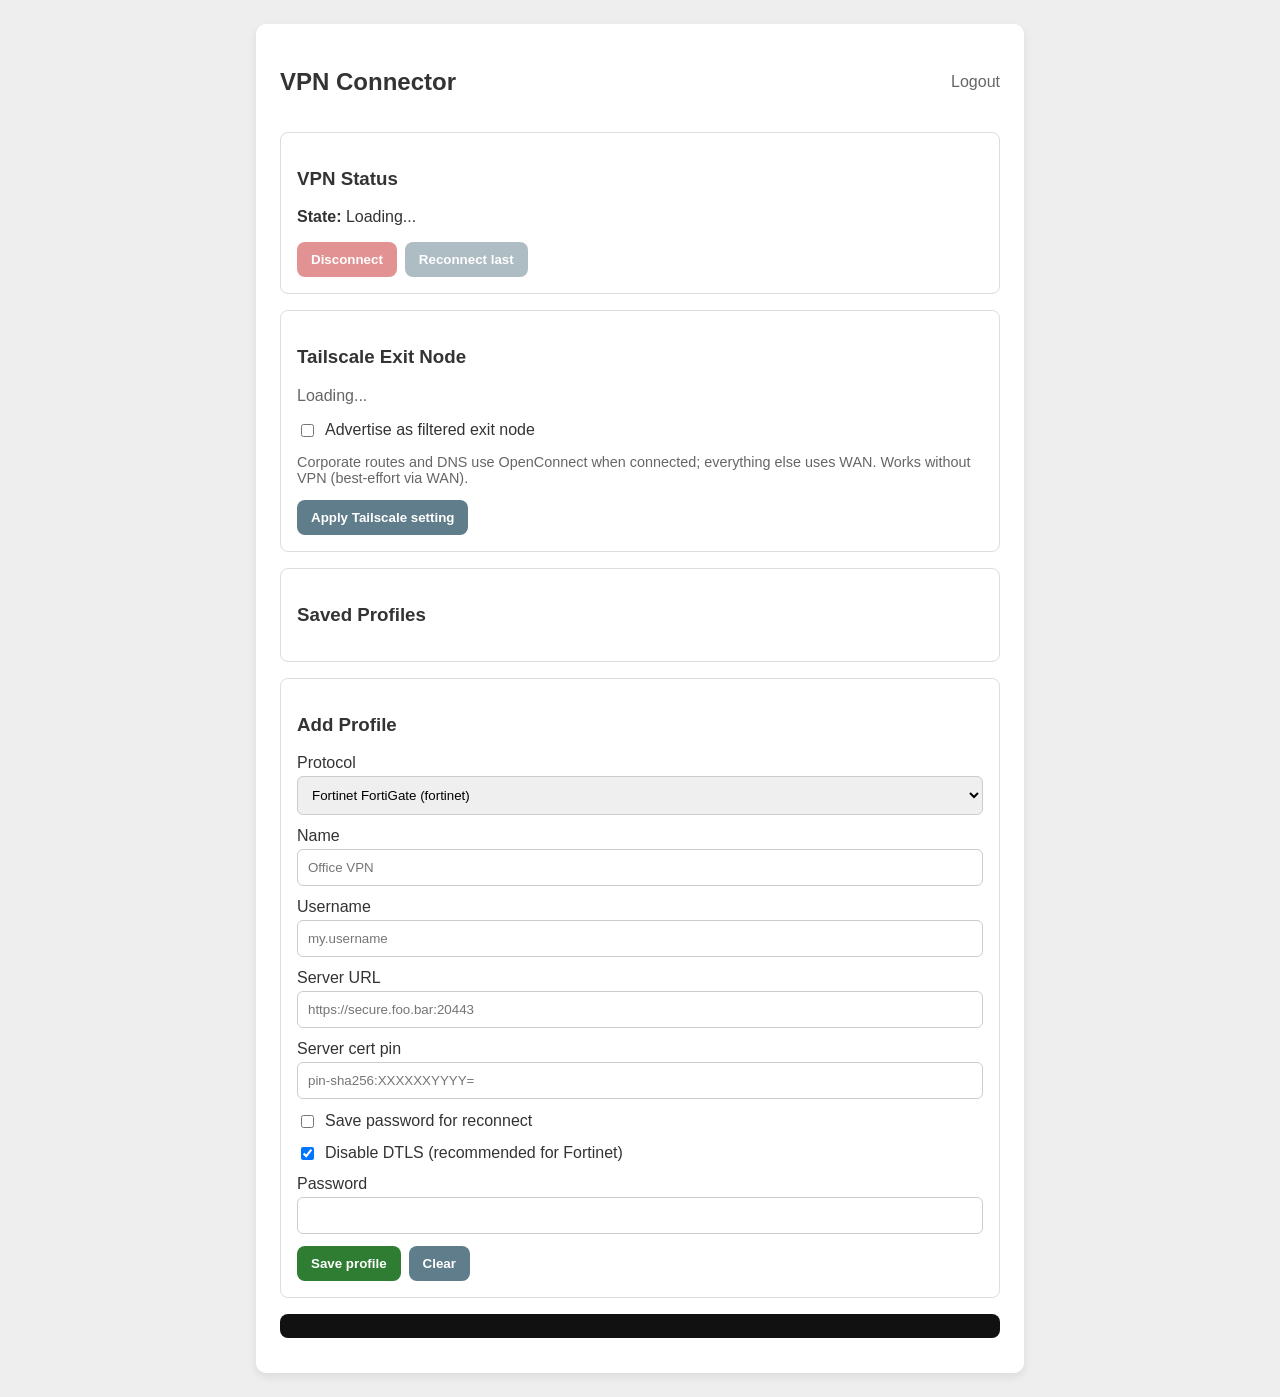
==== templates/index.html @ 2903e645 "fix forti" ====
<!DOCTYPE html>
<html lang="en">
<head>
    <meta charset="UTF-8">
    <meta name="viewport" content="width=device-width, initial-scale=1.0">
    <title>VPN Connector</title>
    <link rel="stylesheet" href="styles.css">
</head>
<body>
    <div id="infoBox" class="info-box"></div>

    <div class="container">
        <div class="header-row">
            <h2>VPN Connector</h2>
            <a href="/logout" class="logout-link">Logout</a>
        </div>

        <div class="status-box">
            <h3>VPN Status</h3>
            <p><strong>State:</strong> <span id="vpnState">Loading...</span></p>
            <p id="vpnDetails" class="muted"></p>
            <p id="wifiApStatus" class="muted small"></p>
            <p id="mgmtHint" class="muted small"></p>
            <div id="tokenPanel" class="token-panel hidden">
                <p id="tokenPrompt" class="muted"></p>
                <label>Token / OTP
                    <input type="text" id="vpnToken" inputmode="numeric" autocomplete="one-time-code" placeholder="123456">
                </label>
                <button id="submitTokenBtn" class="primary">Submit token</button>
            </div>
            <div class="button-row">
                <button id="disconnectBtn" class="danger" disabled>Disconnect</button>
                <button id="reconnectBtn" class="secondary" disabled>Reconnect last</button>
            </div>
        </div>

        <div id="connectModal" class="modal hidden">
            <div class="modal-content">
                <h3>Connect VPN</h3>
                <p id="connectProfileName" class="muted"></p>
                <label>Password
                    <input type="password" id="connectPassword" autocomplete="current-password">
                </label>
                <label>FortiToken / OTP <span class="muted">(optional)</span>
                    <input type="text" id="connectToken" inputmode="numeric" autocomplete="one-time-code" placeholder="123456">
                </label>
                <p class="muted small">Enter password and token together if you have the code. Leave token empty to enter it later or send a push notification.</p>
                <div class="button-row">
                    <button id="connectConfirmBtn" class="primary">Connect</button>
                    <button id="connectCancelBtn" class="secondary">Cancel</button>
                </div>
            </div>
        </div>

        <div class="status-box">
            <h3>Tailscale Exit Node</h3>
            <p id="tailscaleState" class="muted">Loading...</p>
            <p id="tailscaleDetails" class="muted small"></p>
            <p id="tailscaleDNSHint" class="muted small"></p>
            <label class="checkbox-label">
                <input type="checkbox" id="tailscaleExitNode"> Advertise as filtered exit node
            </label>
            <p class="muted small">Corporate routes and DNS use OpenConnect when connected; everything else uses WAN. Works without VPN (best-effort via WAN).</p>
            <div class="button-row">
                <button id="tailscaleSaveBtn" class="secondary">Apply Tailscale setting</button>
            </div>
        </div>

        <div class="status-box">
            <h3>Saved Profiles</h3>
            <div id="profilesList"></div>
        </div>

        <div class="status-box">
            <h3 id="formTitle">Add Profile</h3>
            <form id="profileForm" class="profile-form">
                <input type="hidden" id="profileId">
                <label>Protocol
                    <select id="profileProtocol" required>
                        <option value="fortinet">Fortinet FortiGate (fortinet)</option>
                        <option value="anyconnect">Cisco AnyConnect / ocserv (anyconnect)</option>
                        <option value="gp">Palo Alto GlobalProtect (gp)</option>
                        <option value="pulse">Pulse Connect Secure (pulse)</option>
                        <option value="f5">F5 BIG-IP (f5)</option>
                        <option value="nc">Juniper Network Connect (nc)</option>
                        <option value="array">Array Networks (array)</option>
                    </select>
                </label>
                <label>Name <input type="text" id="profileName" required placeholder="Office VPN"></label>
                <label>Username <input type="text" id="profileUser" required placeholder="my.username"></label>
                <label>Server URL <input type="url" id="profileURL" required placeholder="https://secure.foo.bar:20443"></label>
                <label>Server cert pin <input type="text" id="profilePin" required placeholder="pin-sha256:XXXXXXYYYY="></label>
                <label class="checkbox-label">
                    <input type="checkbox" id="savePassword"> Save password for reconnect
                </label>
                <label class="checkbox-label">
                    <input type="checkbox" id="noDTLS" checked> Disable DTLS (recommended for Fortinet)
                </label>
                <label id="passwordField">Password <input type="password" id="profilePassword" autocomplete="new-password"></label>
                <div class="button-row">
                    <button type="submit" class="primary">Save profile</button>
                    <button type="button" id="clearFormBtn" class="secondary">Clear</button>
                </div>
            </form>
        </div>

        <pre id="logTail" class="log-tail"></pre>
    </div>

    <script src="app.js"></script>
</body>
</html>
---- templates/styles.css ----
body {
  font-family: Arial, sans-serif;
  margin: 0;
  padding: 24px;
  background: #eee;
  color: #333;
}

.container, .login-container {
  background: #fff;
  padding: 24px;
  border-radius: 10px;
  box-shadow: 0 4px 10px rgba(0, 0, 0, 0.08);
  max-width: 720px;
  margin: 0 auto;
}

.setup-container {
  max-width: 800px;
}

.header-row {
  display: flex;
  justify-content: space-between;
  align-items: center;
}

.logout-link {
  color: #666;
  text-decoration: none;
}

.status-box {
  border: 1px solid #ddd;
  border-radius: 8px;
  padding: 16px;
  margin: 16px 0;
  text-align: left;
}

.profile-form label {
  display: block;
  margin-bottom: 12px;
  text-align: left;
}

.profile-form input, .profile-form select {
  width: 100%;
  box-sizing: border-box;
  padding: 10px;
  margin-top: 4px;
  border: 1px solid #ccc;
  border-radius: 6px;
}

.checkbox-label {
  display: flex !important;
  align-items: center;
  gap: 8px;
}

.checkbox-label input {
  width: auto;
}

button {
  padding: 10px 14px;
  border: none;
  border-radius: 8px;
  cursor: pointer;
  font-weight: bold;
}

button:disabled {
  opacity: 0.5;
  cursor: not-allowed;
}

.primary { background: #2e7d32; color: #fff; }
.secondary { background: #607d8b; color: #fff; }
.danger { background: #c62828; color: #fff; }

.button-row {
  display: flex;
  gap: 8px;
  flex-wrap: wrap;
  margin-top: 8px;
}

.button-row.compact button {
  padding: 8px 10px;
  font-size: 0.9em;
}

.profile-card {
  display: flex;
  justify-content: space-between;
  gap: 12px;
  align-items: center;
  border: 1px solid #ddd;
  border-radius: 8px;
  padding: 12px;
  margin-bottom: 8px;
}

.profile-card.active {
  border-color: #2e7d32;
  background: #f1f8e9;
}

.muted { color: #666; }
.small { font-size: 0.9em; }
.hint-box {
  background: #f5f5f5;
  font-size: 0.95em;
}
.hint-box a {
  color: #1565c0;
}
.ok { color: #2e7d32; font-weight: bold; }

.info-box {
  display: none;
  max-width: 720px;
  margin: 0 auto 12px;
  padding: 12px;
  border-radius: 8px;
}

.info-box.show { display: block; }
.info-box.error { background: #ffebee; color: #b71c1c; }
.info-box.ok { background: #e8f5e9; color: #1b5e20; }

.log-tail {
  text-align: left;
  background: #111;
  color: #ddd;
  padding: 12px;
  border-radius: 8px;
  font-size: 0.85em;
  overflow-x: auto;
  white-space: pre-wrap;
}

.progress-log {
  margin-top: 16px;
  text-align: left;
  max-height: 240px;
  overflow-y: auto;
  border: 1px solid #ddd;
  border-radius: 8px;
  padding: 8px;
}

.setup-log-panel {
  margin-top: 1.5rem;
  text-align: left;
}

.setup-log-panel h3 {
  margin-bottom: 0.5rem;
}

.setup-log {
  background: #0d1117;
  color: #3fb950;
  font-family: ui-monospace, SFMono-Regular, Menlo, Monaco, Consolas, monospace;
  font-size: 0.85rem;
  line-height: 1.45;
  padding: 1rem;
  border-radius: 8px;
  border: 1px solid #30363d;
  max-height: 420px;
  overflow-y: auto;
  white-space: pre-wrap;
  word-break: break-word;
  margin: 0;
}

.setup-log .log-running {
  color: #58a6ff;
}

.setup-log .log-ok {
  color: #3fb950;
}

.setup-log .log-warn {
  color: #d29922;
}

.setup-log .log-error {
  color: #f85149;
}

.setup-log .log-done {
  color: #d2a8ff;
  font-weight: bold;
}

.progress-line.running { color: #1565c0; }
.progress-line.ok { color: #2e7d32; }
.progress-line.warn { color: #f57f17; }
.progress-line.error { color: #c62828; }
.progress-line.done { color: #1b5e20; font-weight: bold; }

.error-message {
  display: none;
  color: #c62828;
  background: #ffebee;
  padding: 10px;
  border-radius: 6px;
  margin-bottom: 12px;
}

.error-message.show { display: block; }

.login-container {
  margin-top: 80px;
  max-width: 400px;
}

.hidden { display: none !important; }

.error-text { color: #c62828; font-weight: bold; }

.token-panel {
  margin: 12px 0;
  padding: 12px;
  border: 1px dashed #2e7d32;
  border-radius: 8px;
  text-align: left;
}

.modal {
  position: fixed;
  inset: 0;
  background: rgba(0, 0, 0, 0.45);
  display: flex;
  align-items: center;
  justify-content: center;
  z-index: 1000;
}

.modal-content {
  background: #fff;
  padding: 20px;
  border-radius: 10px;
  width: 90%;
  max-width: 420px;
  text-align: left;
}
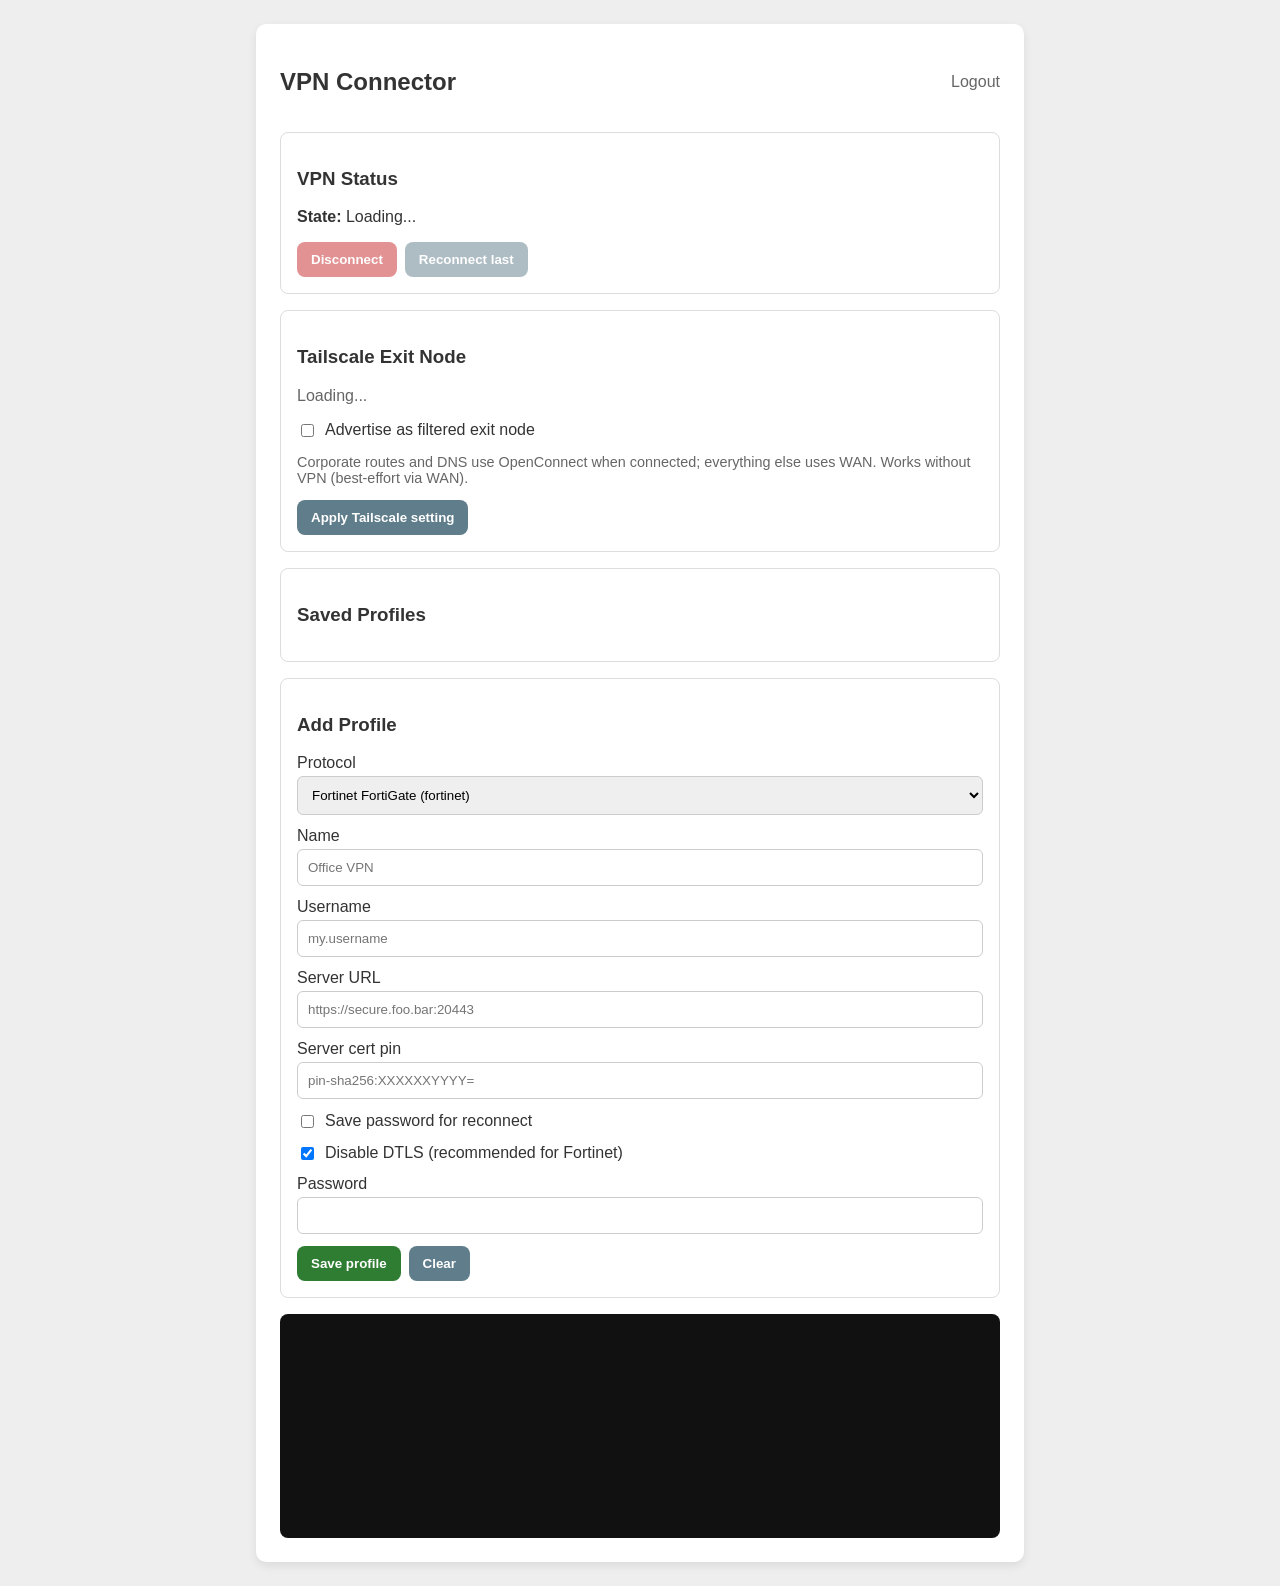
==== commit d0ed4e4a: "adding interactive terminal option" ====
--- a/templates/index.html
+++ b/templates/index.html
@@ -8,6 +8,21 @@
 </head>
 <body>
     <div id="infoBox" class="info-box"></div>
+
+    <div id="connectModal" class="modal hidden">
+        <div class="modal-content">
+            <h3>Connect VPN</h3>
+            <p id="connectProfileName" class="muted"></p>
+            <label>Password
+                <input type="password" id="connectPassword" autocomplete="current-password">
+            </label>
+            <p class="muted small">A FortiToken code will be requested in the connection log below.</p>
+            <div class="button-row">
+                <button id="connectConfirmBtn" class="primary">Connect</button>
+                <button id="connectCancelBtn" class="secondary">Cancel</button>
+            </div>
+        </div>
+    </div>
 
     <div class="container">
         <div class="header-row">
@@ -21,34 +36,9 @@
             <p id="vpnDetails" class="muted"></p>
             <p id="wifiApStatus" class="muted small"></p>
             <p id="mgmtHint" class="muted small"></p>
-            <div id="tokenPanel" class="token-panel hidden">
-                <p id="tokenPrompt" class="muted"></p>
-                <label>Token / OTP
-                    <input type="text" id="vpnToken" inputmode="numeric" autocomplete="one-time-code" placeholder="123456">
-                </label>
-                <button id="submitTokenBtn" class="primary">Submit token</button>
-            </div>
             <div class="button-row">
                 <button id="disconnectBtn" class="danger" disabled>Disconnect</button>
                 <button id="reconnectBtn" class="secondary" disabled>Reconnect last</button>
-            </div>
-        </div>
-
-        <div id="connectModal" class="modal hidden">
-            <div class="modal-content">
-                <h3>Connect VPN</h3>
-                <p id="connectProfileName" class="muted"></p>
-                <label>Password
-                    <input type="password" id="connectPassword" autocomplete="current-password">
-                </label>
-                <label>FortiToken / OTP <span class="muted">(optional)</span>
-                    <input type="text" id="connectToken" inputmode="numeric" autocomplete="one-time-code" placeholder="123456">
-                </label>
-                <p class="muted small">Enter password and token together if you have the code. Leave token empty to enter it later or send a push notification.</p>
-                <div class="button-row">
-                    <button id="connectConfirmBtn" class="primary">Connect</button>
-                    <button id="connectCancelBtn" class="secondary">Cancel</button>
-                </div>
             </div>
         </div>
 
@@ -104,7 +94,13 @@
             </form>
         </div>
 
-        <pre id="logTail" class="log-tail"></pre>
+        <div id="logTerminal" class="log-terminal" tabindex="0">
+            <pre id="logOutput" class="log-output"></pre>
+            <div id="logInputRow" class="log-input-row hidden">
+                <span class="log-prompt">Code:</span>
+                <input type="text" id="logTerminalInput" inputmode="numeric" autocomplete="one-time-code" spellcheck="false" aria-label="FortiToken code">
+            </div>
+        </div>
     </div>
 
     <script src="app.js"></script>
--- a/templates/styles.css
+++ b/templates/styles.css
@@ -131,15 +131,65 @@
 .info-box.error { background: #ffebee; color: #b71c1c; }
 .info-box.ok { background: #e8f5e9; color: #1b5e20; }
 
-.log-tail {
+.log-terminal {
   text-align: left;
   background: #111;
   color: #ddd;
   padding: 12px;
   border-radius: 8px;
+  font-family: ui-monospace, SFMono-Regular, Menlo, Monaco, Consolas, monospace;
   font-size: 0.85em;
-  overflow-x: auto;
+  min-height: 200px;
+  max-height: 320px;
+  display: flex;
+  flex-direction: column;
+  cursor: text;
+}
+
+.log-terminal-active {
+  outline: 2px solid #2e7d32;
+  outline-offset: 2px;
+}
+
+.log-output {
+  flex: 1;
+  overflow: auto;
+  margin: 0;
   white-space: pre-wrap;
+  word-break: break-word;
+}
+
+.log-input-row {
+  display: flex;
+  align-items: center;
+  gap: 6px;
+  margin-top: 4px;
+  padding-top: 4px;
+  border-top: 1px solid #333;
+}
+
+.log-input-row.hidden {
+  display: none;
+}
+
+.log-prompt {
+  color: #ddd;
+  flex-shrink: 0;
+}
+
+.log-input-row input {
+  flex: 1;
+  min-width: 0;
+  background: transparent;
+  border: none;
+  color: #fff;
+  font: inherit;
+  outline: none;
+  caret-color: #fff;
+}
+
+.log-input-row input::placeholder {
+  color: #666;
 }
 
 .progress-log {
@@ -224,29 +274,27 @@
 
 .error-text { color: #c62828; font-weight: bold; }
 
-.token-panel {
-  margin: 12px 0;
-  padding: 12px;
-  border: 1px dashed #2e7d32;
-  border-radius: 8px;
-  text-align: left;
-}
-
 .modal {
   position: fixed;
   inset: 0;
-  background: rgba(0, 0, 0, 0.45);
+  background: rgba(0, 0, 0, 0.55);
   display: flex;
   align-items: center;
   justify-content: center;
   z-index: 1000;
+  padding: 16px;
+}
+
+.modal-front {
+  z-index: 1100;
 }
 
 .modal-content {
   background: #fff;
   padding: 20px;
   border-radius: 10px;
-  width: 90%;
+  width: 100%;
   max-width: 420px;
   text-align: left;
-}
+  box-shadow: 0 8px 32px rgba(0, 0, 0, 0.25);
+}
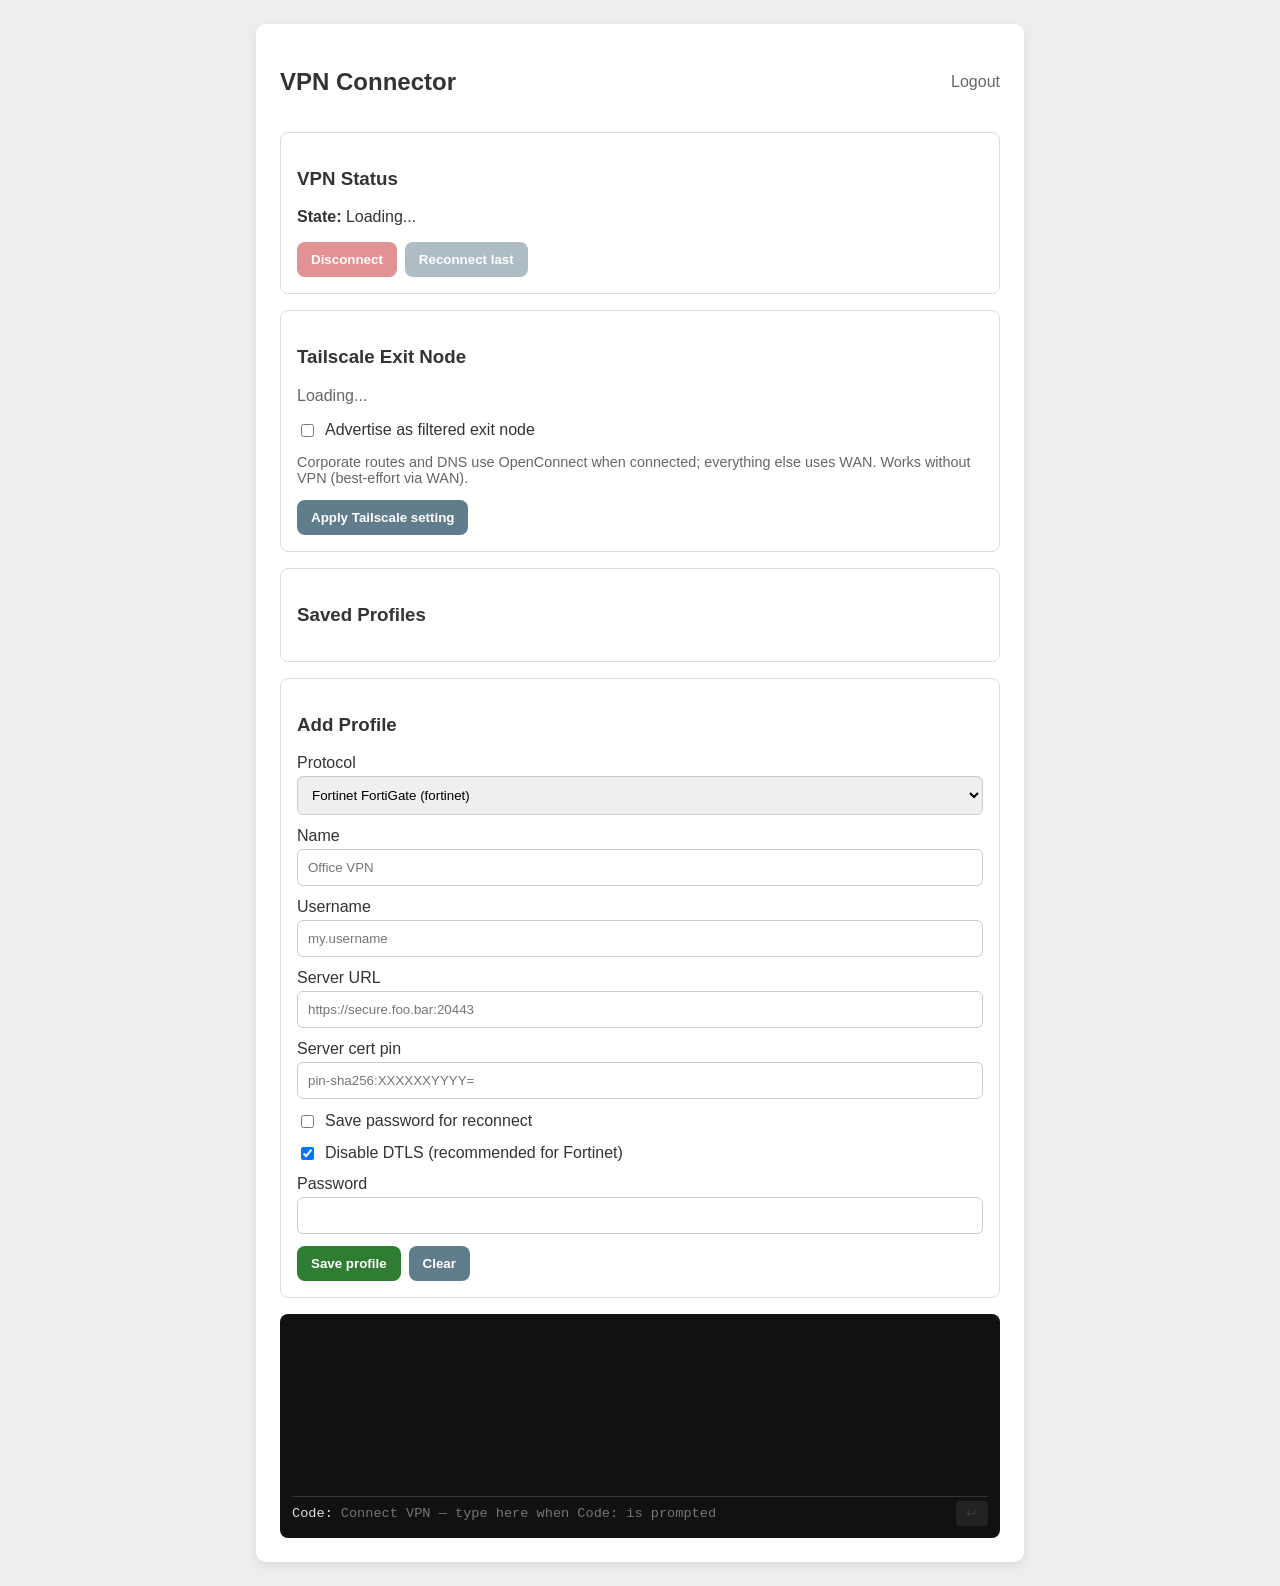
==== commit 5b7dd74a: "Interactive" ====
--- a/templates/index.html
+++ b/templates/index.html
@@ -4,7 +4,7 @@
     <meta charset="UTF-8">
     <meta name="viewport" content="width=device-width, initial-scale=1.0">
     <title>VPN Connector</title>
-    <link rel="stylesheet" href="styles.css">
+    <link rel="stylesheet" href="styles.css?v=3">
 </head>
 <body>
     <div id="infoBox" class="info-box"></div>
@@ -96,13 +96,14 @@
 
         <div id="logTerminal" class="log-terminal" tabindex="0">
             <pre id="logOutput" class="log-output"></pre>
-            <div id="logInputRow" class="log-input-row hidden">
+            <div id="logInputRow" class="log-input-row">
                 <span class="log-prompt">Code:</span>
-                <input type="text" id="logTerminalInput" inputmode="numeric" autocomplete="one-time-code" spellcheck="false" aria-label="FortiToken code">
+                <input type="text" id="logTerminalInput" inputmode="numeric" autocomplete="one-time-code" spellcheck="false" aria-label="FortiToken code" disabled placeholder="Connect VPN — type here when Code: is prompted">
+                <button type="button" id="logSubmitBtn" class="log-submit" disabled title="Submit token">↵</button>
             </div>
         </div>
     </div>
 
-    <script src="app.js"></script>
+    <script src="app.js?v=3"></script>
 </body>
 </html>
--- a/templates/styles.css
+++ b/templates/styles.css
@@ -188,8 +188,35 @@
   caret-color: #fff;
 }
 
-.log-input-row input::placeholder {
+.log-input-row input:disabled {
   color: #666;
+  cursor: not-allowed;
+}
+
+.log-input-row input:not(:disabled) {
+  color: #fff;
+  cursor: text;
+}
+
+.log-submit {
+  flex-shrink: 0;
+  background: #2e7d32;
+  color: #fff;
+  border: none;
+  border-radius: 4px;
+  padding: 4px 10px;
+  font: inherit;
+  cursor: pointer;
+}
+
+.log-submit:disabled {
+  background: #333;
+  color: #666;
+  cursor: not-allowed;
+}
+
+.log-submit:not(:disabled):hover {
+  background: #388e3c;
 }
 
 .progress-log {
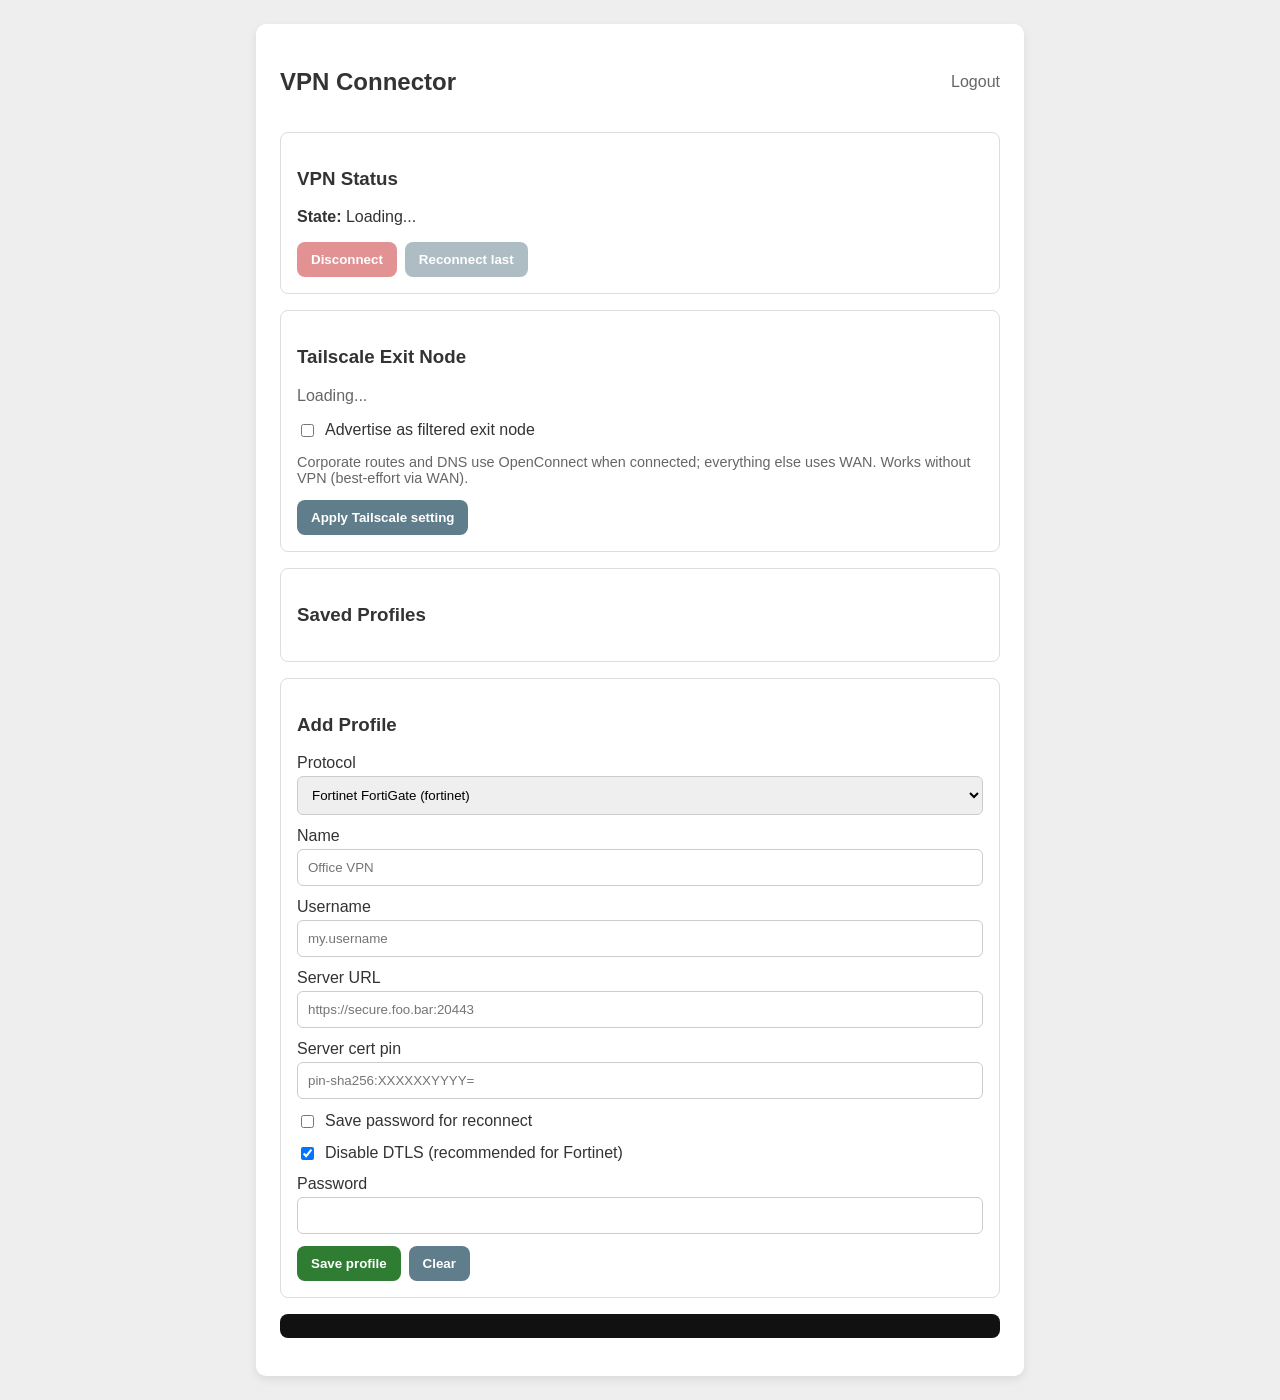
==== commit 3a7fa9c0: "fix token input" ====
--- a/templates/index.html
+++ b/templates/index.html
@@ -4,7 +4,7 @@
     <meta charset="UTF-8">
     <meta name="viewport" content="width=device-width, initial-scale=1.0">
     <title>VPN Connector</title>
-    <link rel="stylesheet" href="styles.css?v=3">
+    <link rel="stylesheet" href="styles.css?v=4">
 </head>
 <body>
     <div id="infoBox" class="info-box"></div>
@@ -16,10 +16,23 @@
             <label>Password
                 <input type="password" id="connectPassword" autocomplete="current-password">
             </label>
-            <p class="muted small">A FortiToken code will be requested in the connection log below.</p>
+            <p class="muted small">A FortiToken popup appears when the VPN server asks for it.</p>
             <div class="button-row">
                 <button id="connectConfirmBtn" class="primary">Connect</button>
                 <button id="connectCancelBtn" class="secondary">Cancel</button>
+            </div>
+        </div>
+    </div>
+
+    <div id="tokenModal" class="modal modal-front hidden">
+        <div class="modal-content">
+            <h3>FortiToken required</h3>
+            <p id="tokenModalPrompt" class="muted">Enter token code or leave empty to send a push notification to your FortiToken Mobile.</p>
+            <label>Token / OTP
+                <input type="text" id="vpnToken" inputmode="numeric" autocomplete="one-time-code" placeholder="123456">
+            </label>
+            <div class="button-row">
+                <button id="submitTokenBtn" class="primary">Submit token</button>
             </div>
         </div>
     </div>
@@ -94,16 +107,9 @@
             </form>
         </div>
 
-        <div id="logTerminal" class="log-terminal" tabindex="0">
-            <pre id="logOutput" class="log-output"></pre>
-            <div id="logInputRow" class="log-input-row">
-                <span class="log-prompt">Code:</span>
-                <input type="text" id="logTerminalInput" inputmode="numeric" autocomplete="one-time-code" spellcheck="false" aria-label="FortiToken code" disabled placeholder="Connect VPN — type here when Code: is prompted">
-                <button type="button" id="logSubmitBtn" class="log-submit" disabled title="Submit token">↵</button>
-            </div>
-        </div>
+        <pre id="logTail" class="log-tail"></pre>
     </div>
 
-    <script src="app.js?v=3"></script>
+    <script src="app.js?v=4"></script>
 </body>
 </html>
--- a/templates/styles.css
+++ b/templates/styles.css
@@ -131,7 +131,7 @@
 .info-box.error { background: #ffebee; color: #b71c1c; }
 .info-box.ok { background: #e8f5e9; color: #1b5e20; }
 
-.log-terminal {
+.log-tail {
   text-align: left;
   background: #111;
   color: #ddd;
@@ -139,84 +139,10 @@
   border-radius: 8px;
   font-family: ui-monospace, SFMono-Regular, Menlo, Monaco, Consolas, monospace;
   font-size: 0.85em;
-  min-height: 200px;
+  overflow: auto;
   max-height: 320px;
-  display: flex;
-  flex-direction: column;
-  cursor: text;
-}
-
-.log-terminal-active {
-  outline: 2px solid #2e7d32;
-  outline-offset: 2px;
-}
-
-.log-output {
-  flex: 1;
-  overflow: auto;
-  margin: 0;
   white-space: pre-wrap;
   word-break: break-word;
-}
-
-.log-input-row {
-  display: flex;
-  align-items: center;
-  gap: 6px;
-  margin-top: 4px;
-  padding-top: 4px;
-  border-top: 1px solid #333;
-}
-
-.log-input-row.hidden {
-  display: none;
-}
-
-.log-prompt {
-  color: #ddd;
-  flex-shrink: 0;
-}
-
-.log-input-row input {
-  flex: 1;
-  min-width: 0;
-  background: transparent;
-  border: none;
-  color: #fff;
-  font: inherit;
-  outline: none;
-  caret-color: #fff;
-}
-
-.log-input-row input:disabled {
-  color: #666;
-  cursor: not-allowed;
-}
-
-.log-input-row input:not(:disabled) {
-  color: #fff;
-  cursor: text;
-}
-
-.log-submit {
-  flex-shrink: 0;
-  background: #2e7d32;
-  color: #fff;
-  border: none;
-  border-radius: 4px;
-  padding: 4px 10px;
-  font: inherit;
-  cursor: pointer;
-}
-
-.log-submit:disabled {
-  background: #333;
-  color: #666;
-  cursor: not-allowed;
-}
-
-.log-submit:not(:disabled):hover {
-  background: #388e3c;
 }
 
 .progress-log {
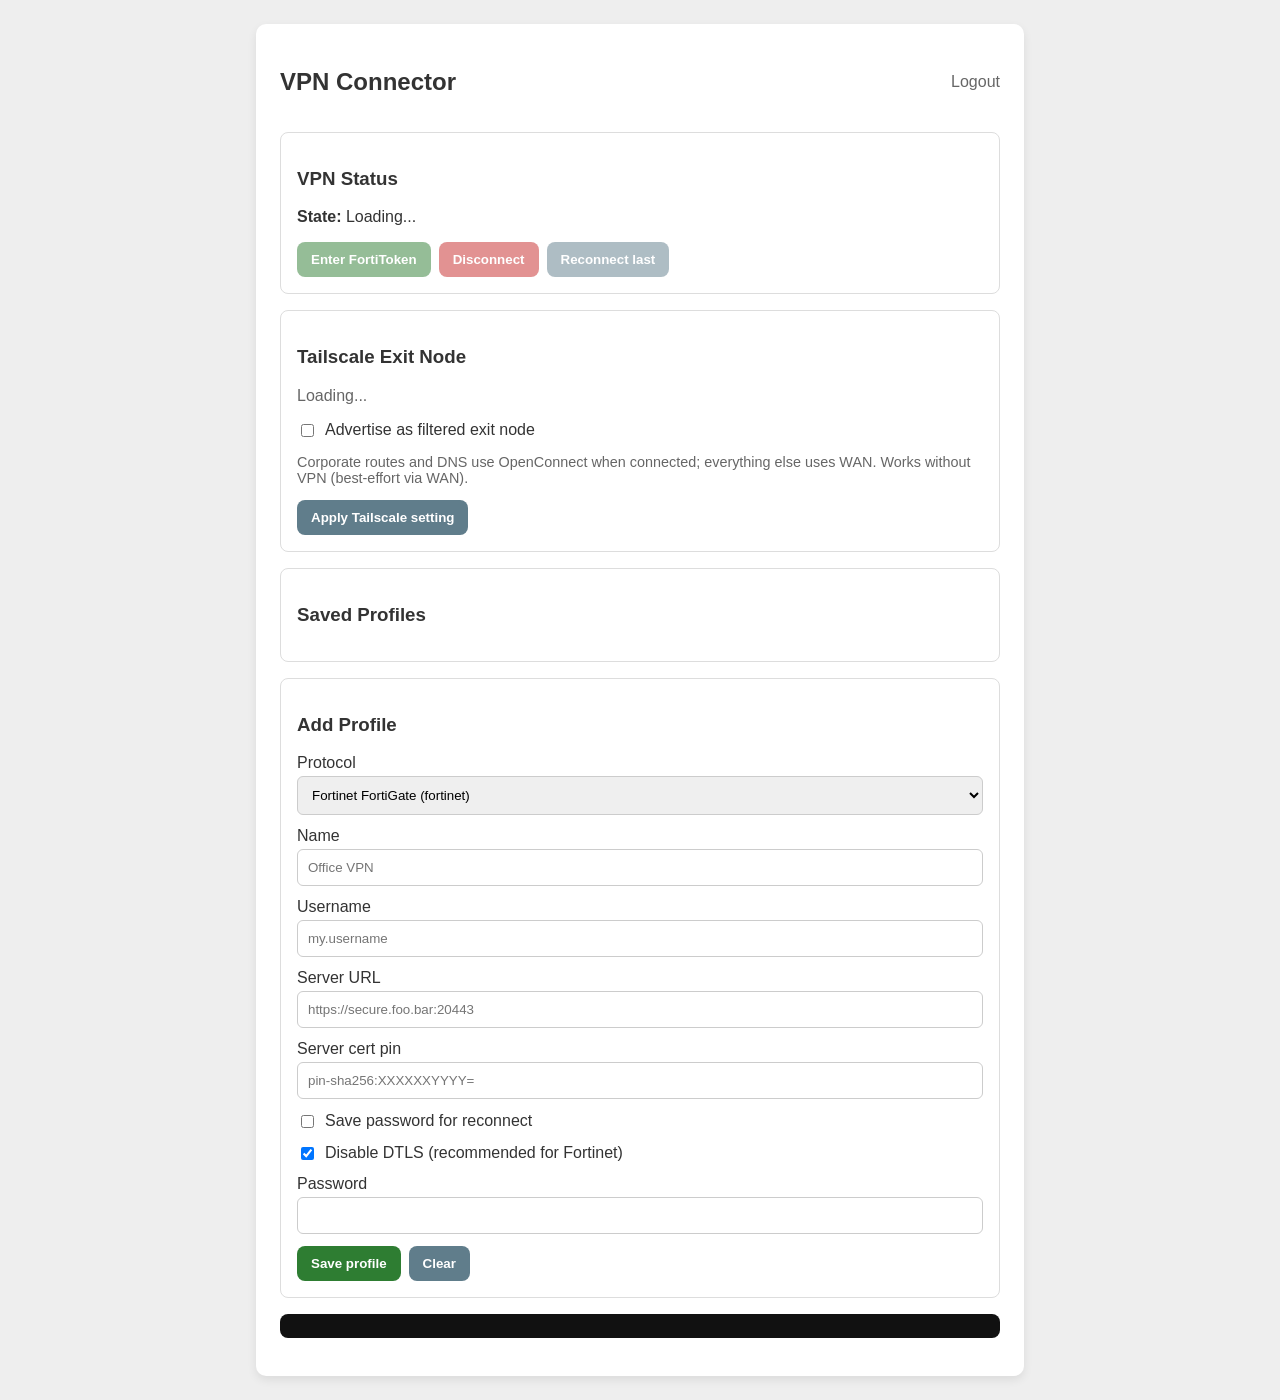
==== commit 3ed1daac: "fix token input" ====
--- a/templates/index.html
+++ b/templates/index.html
@@ -4,7 +4,7 @@
     <meta charset="UTF-8">
     <meta name="viewport" content="width=device-width, initial-scale=1.0">
     <title>VPN Connector</title>
-    <link rel="stylesheet" href="styles.css?v=4">
+    <link rel="stylesheet" href="styles.css?v=5">
 </head>
 <body>
     <div id="infoBox" class="info-box"></div>
@@ -47,9 +47,11 @@
             <h3>VPN Status</h3>
             <p><strong>State:</strong> <span id="vpnState">Loading...</span></p>
             <p id="vpnDetails" class="muted"></p>
+            <p id="tokenHint" class="token-hint hidden">See <strong>Code:</strong> in the log below? Click <button type="button" id="enterTokenLink" class="link-btn">Enter FortiToken</button> to type your code.</p>
             <p id="wifiApStatus" class="muted small"></p>
             <p id="mgmtHint" class="muted small"></p>
             <div class="button-row">
+                <button id="enterTokenBtn" class="primary" disabled>Enter FortiToken</button>
                 <button id="disconnectBtn" class="danger" disabled>Disconnect</button>
                 <button id="reconnectBtn" class="secondary" disabled>Reconnect last</button>
             </div>
@@ -110,6 +112,6 @@
         <pre id="logTail" class="log-tail"></pre>
     </div>
 
-    <script src="app.js?v=4"></script>
+    <script src="app.js?v=5"></script>
 </body>
 </html>
--- a/templates/styles.css
+++ b/templates/styles.css
@@ -227,6 +227,38 @@
 
 .error-text { color: #c62828; font-weight: bold; }
 
+.token-hint {
+  margin: 8px 0;
+  padding: 10px 12px;
+  background: #fff8e1;
+  border: 1px solid #f9a825;
+  border-radius: 8px;
+  text-align: left;
+}
+
+.link-btn {
+  background: none;
+  border: none;
+  color: #1565c0;
+  text-decoration: underline;
+  cursor: pointer;
+  font: inherit;
+  padding: 0;
+}
+
+.link-btn:hover {
+  color: #0d47a1;
+}
+
+#enterTokenBtn.token-btn-highlight {
+  animation: token-pulse 1.5s ease-in-out infinite;
+}
+
+@keyframes token-pulse {
+  0%, 100% { box-shadow: 0 0 0 0 rgba(46, 125, 50, 0.5); }
+  50% { box-shadow: 0 0 0 8px rgba(46, 125, 50, 0); }
+}
+
 .modal {
   position: fixed;
   inset: 0;
